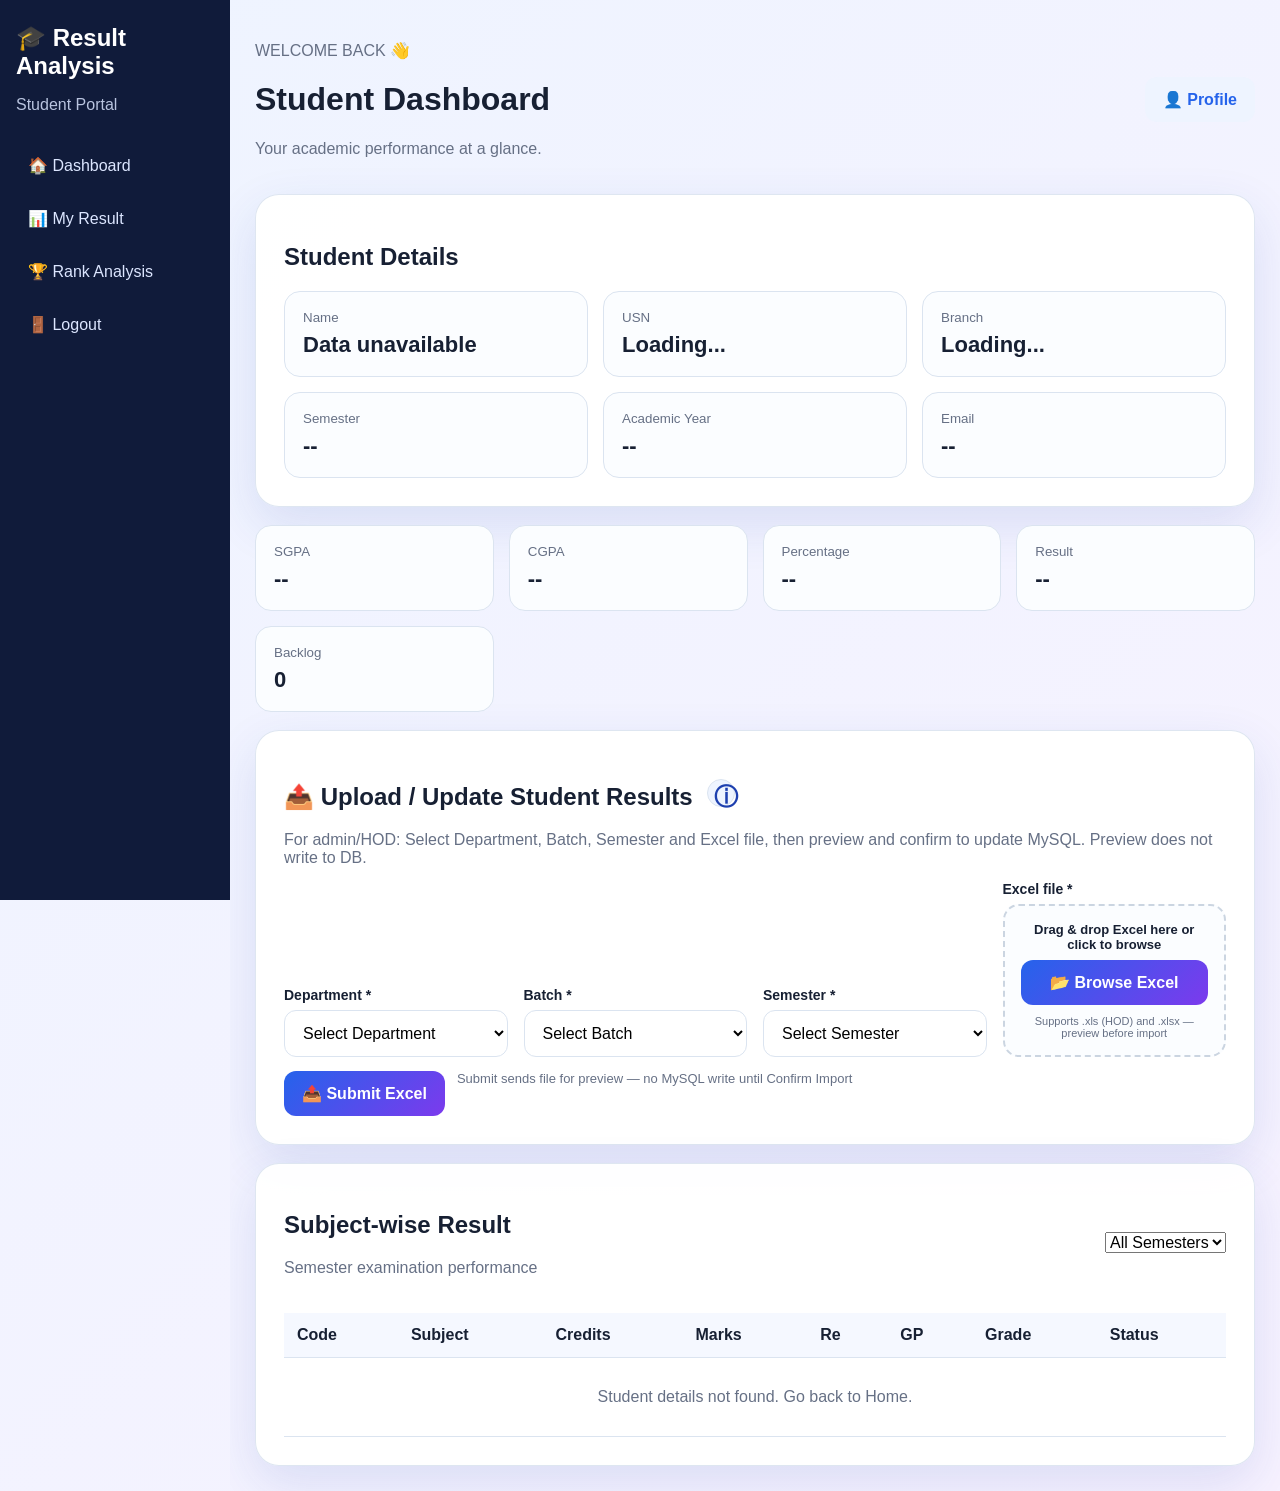
==== Frontend_Development/dashboard.html @ 5ea8627a "fix: make Excel upload workflow responsive" ====
<!doctype html>
<html lang="en">
<head>
    <meta charset="UTF-8">
    <meta name="viewport" content="width=device-width,initial-scale=1">
    <title>Dashboard | Result Analysis</title>
    <link rel="stylesheet" href="styles.css">
    <style>
        /* Upload form responsive grid — Department | Batch | Semester | Excel file */
        .upload-grid { display:grid; grid-template-columns: repeat(4,1fr); gap:16px; margin:14px 0; align-items:end; }
        .upload-grid .field { min-width:0; }
        .upload-grid .file-drop { padding:16px; }
        .file-drop { border:2px dashed #cbd5e1; border-radius:16px; padding:22px; text-align:center; background:#fbfdff; transition:border-color .2s; max-width:100%; overflow:hidden; }
        .file-drop.dragover { border-color: #2563eb; background:#eff6ff; }
        .file-drop p { word-break:break-word; }
        .alert { padding:12px 14px; border-radius:12px; font-size:13px; margin:10px 0; word-break:break-word; overflow-wrap:anywhere; }
        .alert-error { background:#fee2e2; color:#991b1b; border:1px solid #fecaca; }
        .alert-warn { background:#fffbeb; color:#92400e; border:1px solid #fde68a; }
        .alert-success { background:#f0fdf4; color:#166534; border:1px solid #bbf7d0; }
        .stats-grid { display:grid; grid-template-columns: repeat(3,1fr); gap:12px; margin:12px 0; }
        .stat-box { background:#fbfdff; border:1px solid #dbe4f0; border-radius:14px; padding:14px; text-align:center; min-width:0; overflow-wrap:anywhere; }
        .stat-box strong { display:block; font-size:22px; margin-top:4px; word-break:break-word; }
        .stat-box small { color:#667085; font-weight:600; }
        .preview-table th { font-size:12px; white-space:nowrap; }
        .preview-table td { font-size:13px; max-width:180px; overflow:hidden; text-overflow:ellipsis; white-space:nowrap; }
        /* Success card responsive */
        .success-layout { width:100%; max-width:720px; margin:0 auto; }
        .success-stats { display:grid; grid-template-columns: repeat(3,1fr); gap:12px; margin:12px auto; max-width:520px; }
        /* Tablet: 2 columns */
        @media(max-width:1024px){
            .upload-grid { grid-template-columns: repeat(2,1fr); }
            .stats-grid { grid-template-columns: repeat(2,1fr); }
            .success-stats { grid-template-columns: repeat(2,1fr); }
        }
        /* Mobile: 1 column, full-width controls, stacked buttons */
        @media(max-width:640px){
            .upload-grid { grid-template-columns:1fr; }
            .stats-grid { grid-template-columns:1fr; }
            .success-stats { grid-template-columns:1fr; }
            .file-drop { padding:14px; }
            .actions { flex-direction:column; }
            .actions .btn { width:100%; }
        }
        /* Ensure no horizontal overflow */
        .card, .main, .dashboard-layout { max-width:100%; overflow-x:hidden; }
        .table-wrap { overflow-x:auto; -webkit-overflow-scrolling:touch; }
        #successWarnings, #confirmSummary, #successSummary { overflow-wrap:anywhere; word-break:break-word; }
    </style>
</head>
<body>
    <div class="dashboard-layout">
        <aside class="sidebar">
            <div>
                <h2>🎓 Result Analysis</h2>
                <p>Student Portal</p>
            </div>
            <nav class="menu"><button id="dashboardBtn">🏠 Dashboard</button><button id="resultBtn">📊 My Result</button><button id="rankBtn">🏆 Rank Analysis</button><button id="logoutBtn">🚪 Logout</button></nav>
        </aside>
        <main class="main">
            <div class="profile-top">
                <div>
                    <p class="muted">WELCOME BACK 👋</p>
                    <h1>Student Dashboard</h1>
                    <p class="subtitle">Your academic performance at a glance.</p>
                </div>
                <div style="display:flex; gap:10px; flex-wrap:wrap; align-items:center;">
                    <button class="btn secondary" id="profileBtn">👤 Profile</button>
                </div>
            </div>
            <section class="card">
                <h2>Student Details</h2>
                <div class="detail-grid">
                    <div class="detail"><small>Name</small><strong id="studentName">Loading...</strong></div>
                    <div class="detail"><small>USN</small><strong id="studentUSN">Loading...</strong></div>
                    <div class="detail"><small>Branch</small><strong id="branch">Loading...</strong></div>
                    <div class="detail"><small>Semester</small><strong id="semester">--</strong></div>
                    <div class="detail"><small>Academic Year</small><strong id="year">--</strong></div>
                    <div class="detail"><small>Email</small><strong id="profileEmail">--</strong></div>
                </div>
            </section>
            <section class="summary-grid">
                <div class="summary"><small>SGPA</small><strong id="sgpa">--</strong></div>
                <div class="summary"><small>CGPA</small><strong id="cgpa">--</strong></div>
                <div class="summary"><small>Percentage</small><strong id="percentage">--</strong></div>
                <div class="summary"><small>Result</small><strong id="result">--</strong></div>
                <div class="summary"><small>Backlog</small><strong id="backlog">0</strong></div>
            </section>

            <!-- Upload / Update Student Results — as per spec #4 -->
            <section class="card" id="uploadCard" style="margin-top:18px;">
                <h2>📤 Upload / Update Student Results <button id="uploadInfoBtn" title="Upload the semester Excel sheet to add or update student result records. Select the Department, Batch and Semester before uploading." style="background:#eef4ff; border:1px solid #dbe4f0; border-radius:50%; width:28px; height:28px; font-weight:800; color:#1e40af; cursor:pointer; margin-left:8px;">ⓘ</button></h2>
                <p class="muted" style="margin:6px 0 14px;">For admin/HOD: Select Department, Batch, Semester and Excel file, then preview and confirm to update MySQL. Preview does not write to DB.</p>
                <div id="uploadHistoryBox" class="alert alert-success hidden" style="margin-bottom:12px;"></div>
                
                <div class="upload-grid">
                    <div class="field"><label for="branchSelect">Department *</label><select id="branchSelect" required><option value="">Select Department</option><option>ECE</option><option>CSE</option><option>ISE</option><option>EEE</option><option>ME</option><option>CV</option></select></div>
                    <div class="field"><label for="batchSelect">Batch *</label><select id="batchSelect" required><option value="">Select Batch</option><option>2020-2024</option><option>2021-2025</option><option>2022-2026</option><option>2023-2027</option><option>2024-2028</option><option>2025-2029</option><option>2026-2030</option></select></div>
                    <div class="field"><label for="semesterSelectUpload">Semester *</label><select id="semesterSelectUpload" required><option value="">Select Semester</option><option value="1">1</option><option value="2">2</option><option value="3">3</option><option value="4">4</option><option value="5">5</option><option value="6">6</option><option value="7">7</option><option value="8">8</option></select></div>
                    <div class="field"><label for="excelFile">Excel file *</label>
                        <div class="file-drop" id="dropZone">
                            <p style="margin:0 0 8px; font-weight:700; font-size:13px;">Drag & drop Excel here or click to browse</p>
                            <input type="file" id="excelFile" accept=".xlsx,.xls" style="display:none;">
                            <button class="btn" type="button" id="browseBtn" style="width:100%; max-width:220px;">📂 Browse Excel</button>
                            <p class="muted" style="margin:10px 0 0; font-size:11px;">Supports .xls (HOD) and .xlsx — preview before import</p>
                        </div>
                        <div id="fileInfo" class="alert alert-success hidden" style="margin-top:8px; font-size:13px;">Selected file: <span id="fileName" style="font-weight:700; color:#1e40af; word-break:break-all;">—</span> <span id="fileSize" class="muted"></span> <button type="button" id="clearFile" class="link-btn" style="margin-left:10px;">✕ Remove</button></div>
                        <div id="fileError" class="alert alert-error hidden"></div>
                    </div>
                </div>

                <div class="actions" style="margin-top:14px;">
                    <button class="btn" id="previewBtn" type="button" disabled>📤 Submit Excel</button>
                    <span class="muted" style="font-size:13px;">Submit sends file for preview — no MySQL write until Confirm Import</span>
                </div>

                <!-- Preview -->
                <div id="previewCard" class="card hidden" style="margin-top:18px; background:#fbfdff;">
                    <h3>Excel Import Preview</h3>
                    <div id="previewStatus" class="alert alert-warn">Loading preview...</div>
                    <div id="previewUploaderInfo" class="alert alert-success hidden" style="margin:12px 0; text-align:left; line-height:1.6;"></div>
                    <div id="previewMeta" class="hidden">
                        <div class="stats-grid">
                            <div class="stat-box"><small>File</small><strong id="p-file" style="font-size:14px; word-break:break-all;">—</strong></div>
                            <div class="stat-box"><small>Department</small><strong id="p-branch">—</strong></div>
                            <div class="stat-box"><small>Semester</small><strong id="p-sem">—</strong></div>
                            <div class="stat-box"><small>Batch</small><strong id="p-batch">—</strong></div>
                        </div>
                        <div class="stats-grid">
                            <div class="stat-box"><small>Students detected</small><strong id="p-students">0</strong></div>
                            <div class="stat-box"><small>Subjects detected</small><strong id="p-subjects">0</strong></div>
                            <div class="stat-box"><small>Total rows</small><strong id="p-rows">0</strong></div>
                        </div>
                        <div id="errorBox" class="hidden"></div>
                        <div id="warnBox" class="hidden"></div>
                        <h4 style="margin:14px 0 8px;">First 5 rows</h4>
                        <div class="table-wrap"><table class="preview-table"><thead id="previewHead"></thead><tbody id="previewBody"></tbody></table></div>
                        <div class="actions" style="margin-top:14px;">
                            <button class="btn secondary" id="editBtn" type="button">✏️ Edit Details</button>
                            <button class="btn" id="confirmBtn" type="button">Continue to Confirm</button>
                        </div>
                    </div>
                </div>

                <!-- Confirm -->
                <div id="confirmCard" class="card hidden" style="margin-top:14px; background: linear-gradient(135deg, #fff, #f0fdf4);">
                    <h3>Confirm Import</h3>
                    <p id="confirmSummary" style="line-height:1.7;"></p>
                    <p style="font-weight:700; margin-top:10px;">Do you want to continue? This will write to MySQL transactionally.</p>
                    <div class="actions" style="justify-content:center; margin-top:12px;">
                        <button class="btn secondary" id="cancelImport" type="button">Cancel</button>
                        <button class="btn" id="doImportBtn" type="button">✅ Confirm Import</button>
                    </div>
                    <div id="confirmError" class="alert alert-error hidden" style="margin-top:10px;"></div>
                </div>

                <!-- Success -->
                <div id="successCard" class="card hidden" style="margin-top:14px; text-align:center; background: linear-gradient(135deg, #fff, #f0fdf4);">
                    <div style="font-size:40px;">✅</div>
                    <h3 style="color:#15803d; margin:6px 0;">Import Successful</h3>
                    <p id="successSummary"></p>
                    <div class="stats-grid" style="max-width:520px; margin:0 auto 12px;">
                        <div class="stat-box"><small>Department</small><strong id="s-branch">—</strong></div>
                        <div class="stat-box"><small>Semester</small><strong id="s-sem">—</strong></div>
                        <div class="stat-box"><small>Batch</small><strong id="s-batch">—</strong></div>
                    </div>
                    <div id="successWarnings" class="alert alert-warn hidden" style="text-align:left;"></div>
                    <div class="actions" style="justify-content:center;">
                        <button class="btn secondary" id="importAnotherBtn" type="button">Import Another</button>
                        <button class="btn" id="refreshAfterImport" type="button">↻ Refresh My Result</button>
                    </div>
                </div>
                <div id="importError" class="alert alert-error hidden"></div>
            </section>

            <section class="card" id="resultSection" style="margin-top:18px;">
                <div class="profile-top">
                    <div>
                        <h2>Subject-wise Result</h2>
                        <p class="muted">Semester examination performance</p>
                    </div><select id="semesterSelect">
                        <option value="" selected>All Semesters</option>
                        <option value="1st">Semester 1</option>
                        <option value="2nd">Semester 2</option>
                        <option value="3rd">Semester 3</option>
                        <option value="4th">Semester 4</option>
                        <option value="5th">Semester 5</option>
                        <option value="6th">Semester 6</option>
                        <option value="7th">Semester 7</option>
                        <option value="8th">Semester 8</option>
                    </select>
                </div>
                <div class="table-wrap">
                    <table>
                        <thead>
                            <tr>
                                <th>Code</th>
                                <th>Subject</th>
                                <th>Credits</th>
                                <th>Marks</th>
                                <th>Re</th>
                                <th>GP</th>
                                <th>Grade</th>
                                <th>Status</th>
                            </tr>
                        </thead>
                        <tbody id="resultTable">
                            <tr>
                                <td colspan="8" class="empty">Loading result...</td>
                            </tr>
                        </tbody>
                    </table>
                </div>
            </section>
        </main>
    </div>
    <script src="config.js"></script>
    <script src="script_dashboard.js"></script>
</body>
</html>
---- Frontend_Development/styles.css ----
:root {
    --bg: #eef4ff;
    --card: #fff;
    --text: #172033;
    --muted: #667085;
    --primary: #2563eb;
    --primary2: #7c3aed;
    --border: #dbe4f0;
    --success: #15803d;
    --danger: #dc2626;
    --shadow: 0 18px 50px rgba(30, 64, 175, .12)
}

* {
    box-sizing: border-box
}

body {
    margin: 0;
    font-family: Inter, Segoe UI, Arial, sans-serif;
    color: var(--text);
    background: linear-gradient(135deg, #eef4ff, #f7f2ff);
    min-height: 100vh
}

button,
input,
select {
    font: inherit
}

button {
    cursor: pointer
}

.topbar {
    padding: 22px 7%;
    display: flex;
    justify-content: space-between;
    align-items: center
}

.brand {
    font-weight: 800;
    font-size: 22px
}

.brand span {
    color: var(--primary)
}

.page {
    width: min(1100px, 92%);
    margin: 25px auto 50px
}

.hero {
    text-align: center;
    margin: 25px 0 35px
}

.hero .icon {
    font-size: 55px
}

.hero h1 {
    margin: 10px 0 6px;
    font-size: clamp(30px, 5vw, 48px)
}

.hero p,
.subtitle {
    color: var(--muted)
}

.card {
    background: rgba(255, 255, 255, .94);
    border: 1px solid rgba(219, 228, 240, .9);
    border-radius: 24px;
    padding: 28px;
    box-shadow: var(--shadow)
}

.form-grid {
    display: grid;
    grid-template-columns: repeat(2, 1fr);
    gap: 18px
}

.field {
    display: flex;
    flex-direction: column;
    gap: 7px
}

.field.full {
    grid-column: 1/-1
}

.field label {
    font-weight: 700;
    font-size: 14px
}

.field input,
.field select {
    border: 1px solid var(--border);
    border-radius: 12px;
    padding: 13px 14px;
    outline: none;
    background: #fff
}

.field input:focus,
.field select:focus {
    border-color: var(--primary);
    box-shadow: 0 0 0 3px rgba(37, 99, 235, .12)
}

.btn {
    border: 0;
    border-radius: 12px;
    padding: 13px 18px;
    background: linear-gradient(135deg, var(--primary), var(--primary2));
    color: #fff;
    font-weight: 800
}

.btn.secondary {
    background: #eef4ff;
    color: var(--primary)
}

.btn.danger {
    background: #fee2e2;
    color: #b91c1c
}

.actions {
    display: flex;
    gap: 12px;
    flex-wrap: wrap;
    margin-top: 20px
}

.message {
    min-height: 22px;
    font-weight: 700
}

.muted {
    color: var(--muted)
}

.captcha {
    display: flex;
    align-items: center;
    gap: 10px
}

.captcha-code {
    font-weight: 900;
    letter-spacing: 5px;
    padding: 12px 16px;
    border-radius: 12px;
    background: #eef4ff;
    color: #1d4ed8
}

.center {
    text-align: center
}

.auth-wrap {
    width: min(470px, 92%);
    margin: 70px auto
}

.auth-wrap .card {
    text-align: left
}

.link-btn {
    border: 0;
    background: none;
    color: var(--primary);
    font-weight: 800;
    padding: 0
}

.footer {
    text-align: center;
    color: var(--muted);
    padding: 30px
}

.nav {
    display: flex;
    gap: 10px;
    flex-wrap: wrap
}

.dashboard-layout {
    display: grid;
    grid-template-columns: 230px 1fr;
    min-height: 100vh
}

.sidebar {
    background: #101b3a;
    color: #fff;
    padding: 24px 16px;
    position: sticky;
    top: 0;
    height: 100vh
}

.sidebar h2 {
    margin: 0 0 4px
}

.sidebar p {
    color: #b9c4df
}

.menu {
    display: grid;
    gap: 10px;
    margin-top: 30px
}

.menu button {
    border: 0;
    background: transparent;
    color: #dce6ff;
    text-align: left;
    padding: 12px;
    border-radius: 12px
}

.menu button:hover {
    background: #1e2a50
}

.main {
    padding: 25px
}

.profile-top {
    display: flex;
    justify-content: space-between;
    gap: 15px;
    align-items: center;
    margin-bottom: 20px
}

.detail-grid,
.summary-grid {
    display: grid;
    grid-template-columns: repeat(3, 1fr);
    gap: 15px
}

.detail,
.summary {
    padding: 18px;
    border: 1px solid var(--border);
    border-radius: 16px;
    background: #fbfdff
}

.detail small,
.summary small {
    color: var(--muted);
    display: block
}

.detail strong,
.summary strong {
    display: block;
    font-size: 22px;
    margin-top: 7px
}

.summary-grid {
    grid-template-columns: repeat(4, 1fr);
    margin: 18px 0
}

.table-wrap {
    overflow: auto
}

table {
    width: 100%;
    border-collapse: collapse;
    min-width: 700px
}

th,
td {
    text-align: left;
    padding: 13px;
    border-bottom: 1px solid var(--border)
}

th {
    background: #f5f8ff
}

.status-pass {
    color: var(--success);
    font-weight: 800
}

.status-fail {
    color: var(--danger);
    font-weight: 800
}

.empty {
    padding: 30px;
    text-align: center;
    color: var(--muted)
}

.rank-grid {
    display: grid;
    grid-template-columns: 1fr 1fr;
    gap: 18px
}

.notice {
    padding: 12px 15px;
    border-radius: 12px;
    background: #fff7ed;
    color: #9a3412;
    margin-bottom: 15px
}

.hidden {
    display: none
}

@media(max-width:850px) {
    .dashboard-layout {
        display: block
    }

    .sidebar {
        position: relative;
        height: auto
    }

    .menu {
        display: flex;
        flex-wrap: wrap
    }

    .detail-grid,
    .summary-grid,
    .rank-grid {
        grid-template-columns: 1fr 1fr
    }

    .form-grid {
        grid-template-columns: 1fr
    }
}

@media(max-width:560px) {
    .topbar {
        padding: 18px 4%
    }

    .page {
        width: 94%
    }

    .card {
        padding: 20px
    }

    .detail-grid,
    .summary-grid {
        grid-template-columns: 1fr
    }

    .main {
        padding: 15px
    }
}

.chart-wrap {
    width: 100%;
    overflow: hidden;
    border-radius: 16px;
    background: #fbfdff;
    border: 1px solid var(--border);
    padding: 10px
}

.chart-wrap canvas {
    display: block;
    max-width: 100%
}

.chart-note {
    margin: 10px 0 0;
    font-size: 13px
}

.analytics-grid {
    margin-top: 18px
}

.analytics-grid .card {
    min-width: 0
}

@media print {
    body {
        background: #fff !important
    }

    .topbar,
    .footer,
    #refreshBtn,
    #backBtn,
    #logoutBtn,
    #pdfBtn {
        display: none !important
    }

    .page {
        width: 100%;
        margin: 0
    }

    .card {
        box-shadow: none;
        break-inside: avoid
    }

    .chart-wrap {
        border: 0
    }

    .notice {
        border: 1px solid #ddd
    }

    .analytics-grid {
        grid-template-columns: 1fr 1fr
    }

    table {
        min-width: 0;
        font-size: 10px
    }

    th,
    td {
        padding: 7px
    }

    .hero {
        margin: 0 0 15px
    }

    .print-area {
        padding: 0
    }
}

.rank-actions-card {
    margin-bottom: 18px;
    text-align: center
}

.rank-actions-card h2 {
    margin-bottom: 6px
}

.analysis-buttons {
    display: flex;
    justify-content: center;
    gap: 12px;
    flex-wrap: wrap;
    margin-top: 20px
}

.analysis-panel {
    margin-bottom: 18px
}

.top-student {
    margin-top: 20px
}

.topper-highlight {
    display: flex;
    align-items: center;
    gap: 18px;
    padding: 20px;
    border: 1px solid var(--border);
    border-radius: 18px;
    background: linear-gradient(135deg, #fff9e6, #f5f3ff)
}

.topper-medal {
    font-size: 42px
}

.topper-highlight h3 {
    margin: 3px 0;
    font-size: 24px
}

.topper-highlight p {
    margin: 5px 0;
    color: var(--muted)
}

.top-rank {
    margin-left: auto;
    font-weight: 900;
    color: var(--primary);
    font-size: 18px;
    white-space: nowrap
}

@media(max-width:560px) {
    .analysis-buttons .btn {
        width: 100%
    }

    .topper-highlight {
        align-items: flex-start;
        flex-wrap: wrap
    }

    .top-rank {
        margin-left: 0;
        width: 100%
    }
}

@media print {
    .rank-actions-card {
        display: none !important
    }

    .analysis-panel {
        display: block !important
    }

    .analysis-panel.hidden {
        display: block !important
    }

    .topbar {
        display: none !important
    }

    .page {
        margin: 0 auto
    }

    .footer {
        display: none !important
    }
}
/* Enhanced auth animations */
.auth-wrap .card {
    animation: cardIn .7s ease both;
    backdrop-filter: blur(8px);
}
.auth-wrap .hero .icon {
    display: inline-block;
    animation: floatIcon 3s ease-in-out infinite;
}
.auth-wrap .field {
    animation: fieldIn .55s ease both;
}
.auth-wrap .field:nth-child(2) { animation-delay: .05s; }
.auth-wrap .field:nth-child(3) { animation-delay: .10s; }
.auth-wrap .field:nth-child(4) { animation-delay: .15s; }
.auth-wrap .field:nth-child(5) { animation-delay: .20s; }
.auth-wrap .btn {
    transition: transform .2s ease, box-shadow .2s ease, filter .2s ease;
}
.auth-wrap .btn:hover {
    transform: translateY(-2px);
    box-shadow: 0 10px 24px rgba(37, 99, 235, .20);
    filter: brightness(1.03);
}
.auth-wrap .field input {
    transition: border-color .2s ease, box-shadow .2s ease, transform .2s ease;
}
.auth-wrap .field input:focus {
    transform: translateY(-1px);
}
@keyframes cardIn {
    from { opacity: 0; transform: translateY(22px) scale(.98); }
    to { opacity: 1; transform: translateY(0) scale(1); }
}
@keyframes floatIcon {
    0%, 100% { transform: translateY(0); }
    50% { transform: translateY(-7px); }
}
@keyframes fieldIn {
    from { opacity: 0; transform: translateX(-10px); }
    to { opacity: 1; transform: translateX(0); }
}
@media (prefers-reduced-motion: reduce) {
    .auth-wrap .card, .auth-wrap .field, .auth-wrap .hero .icon {
        animation: none !important;
    }
}

/* ===== Responsive Upload & Import Success — globally enforce no horizontal overflow ===== */
.upload-grid { display:grid; grid-template-columns: repeat(4,1fr); gap:16px; margin:14px 0; align-items:end; }
.upload-grid .field { min-width:0; }
.file-drop { max-width:100%; overflow:hidden; box-sizing:border-box; }
.file-drop p { word-break:break-word; overflow-wrap:anywhere; }
.alert { word-break:break-word; overflow-wrap:anywhere; }
.stat-box, .detail, .summary { min-width:0; overflow-wrap:anywhere; }
.stat-box strong { word-break:break-word; }
.table-wrap { overflow-x:auto; -webkit-overflow-scrolling:touch; max-width:100%; }
.card, .main, .page, .import-layout { max-width:100%; overflow-x:hidden; box-sizing:border-box; }
#successWarnings, #confirmSummary, #successSummary, #previewUploaderInfo { overflow-wrap:anywhere; word-break:break-word; }
@media(max-width:1024px){
    .upload-grid { grid-template-columns: repeat(2,1fr); }
    .stats-grid { grid-template-columns: repeat(2,1fr); }
    .success-grid, #successCard .stats-grid { grid-template-columns: repeat(2,1fr); }
}
@media(max-width:640px){
    .upload-grid { grid-template-columns:1fr; }
    .stats-grid { grid-template-columns:1fr; }
    .success-grid, #successCard .stats-grid { grid-template-columns:1fr; }
    .file-drop { padding:14px; }
    .actions { flex-direction:column; }
    .actions .btn, .actions a.btn { width:100%; box-sizing:border-box; text-align:center; }
}
@media(max-width:768px){
    .upload-grid .file-drop { padding:14px; }
}
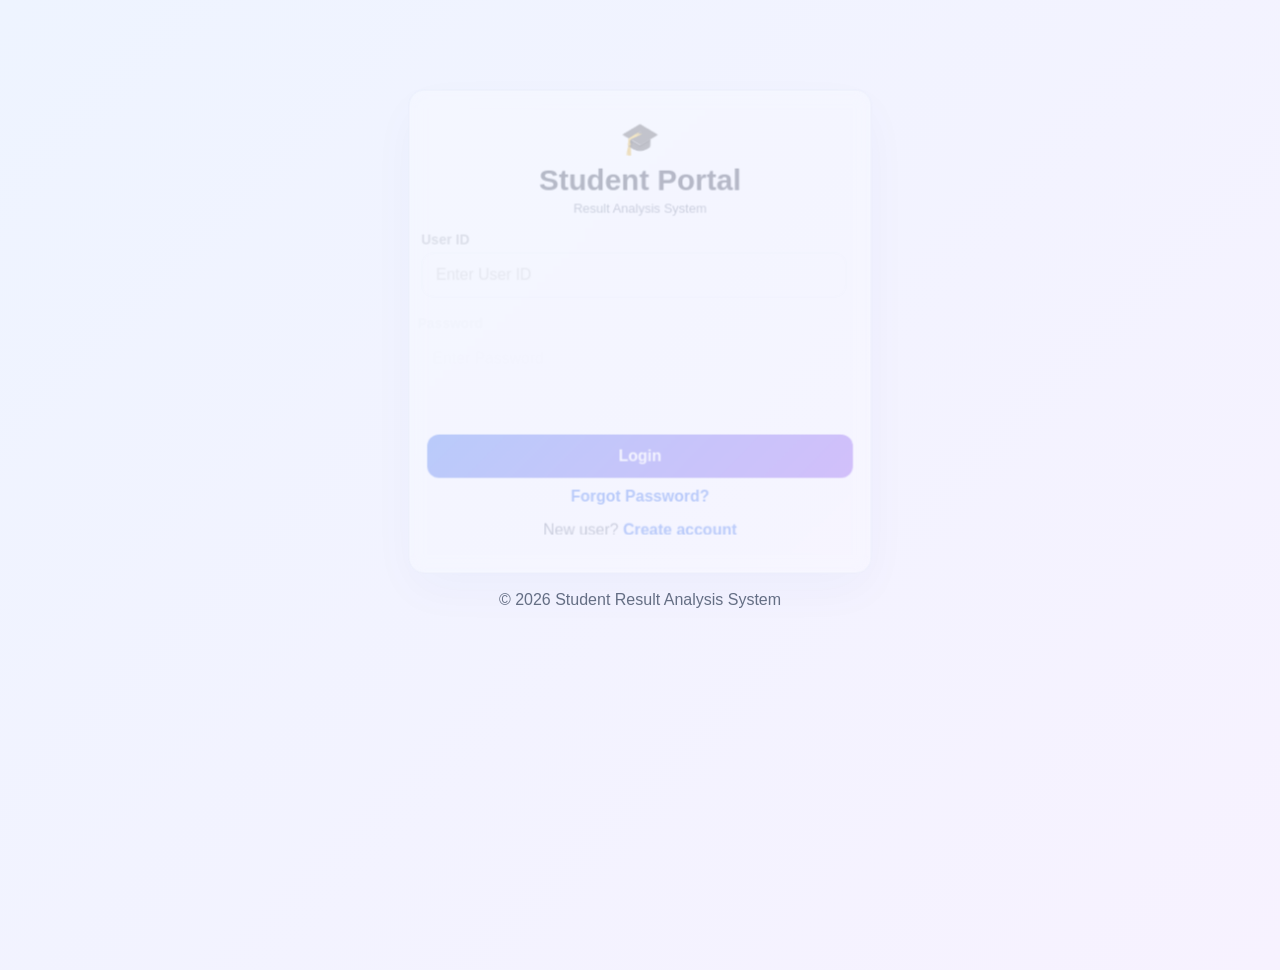
==== commit 0cf9bdf4: "feat(backend): Add VTU 2022 scheme credit mapping and CreditResolver - Add SubjectCredit entity, rep" ====
--- a/Frontend_Development/dashboard.html
+++ b/Frontend_Development/dashboard.html
@@ -49,7 +49,8 @@
 </head>
 <body>
     <div class="dashboard-layout">
-        <aside class="sidebar">
+        <div class="sidebar-overlay" id="sidebarOverlay"></div>
+        <aside class="sidebar" id="sidebar">
             <div>
                 <h2>🎓 Result Analysis</h2>
                 <p>Student Portal</p>
@@ -57,17 +58,67 @@
             <nav class="menu"><button id="dashboardBtn">🏠 Dashboard</button><button id="resultBtn">📊 My Result</button><button id="rankBtn">🏆 Rank Analysis</button><button id="logoutBtn">🚪 Logout</button></nav>
         </aside>
         <main class="main">
-            <div class="profile-top">
-                <div>
-                    <p class="muted">WELCOME BACK 👋</p>
-                    <h1>Student Dashboard</h1>
-                    <p class="subtitle">Your academic performance at a glance.</p>
+            <div class="profile-top" id="profileTopStudent">
+                <div style="display:flex; align-items:center; gap:10px;">
+                    <button class="hamburger" id="hamburgerBtn" aria-label="Menu">☰</button>
+                    <div>
+                        <p class="muted">WELCOME BACK 👋</p>
+                        <h1 style="margin:4px 0;" id="dashboardTitle">Loading...</h1>
+                        <p class="subtitle" id="dashboardSubtitle">Please wait while we load your dashboard.</p>
+                    </div>
                 </div>
                 <div style="display:flex; gap:10px; flex-wrap:wrap; align-items:center;">
                     <button class="btn secondary" id="profileBtn">👤 Profile</button>
+                    <button class="btn secondary" id="changePwdBtn">🔑 Change Password</button>
                 </div>
             </div>
-            <section class="card">
+            <!-- HOD Dashboard — Department Result Analysis (hidden for STUDENT) -->
+            <section class="card hidden" id="hodDashboardHeader">
+                <div style="display:flex; align-items:center; gap:12px;">
+                    <div style="font-size:28px;">🏫</div>
+                    <div>
+                        <h2 style="margin:0;">HOD Dashboard</h2>
+                        <p class="muted" style="margin:2px 0 0;">Department Result Analysis</p>
+                    </div>
+                </div>
+            </section>
+            <section class="card hidden" id="hodDeptOverview">
+                <h2 style="margin:0 0 4px;">Department Overview</h2>
+                <p class="muted" style="margin:0 0 12px; font-size:13px;">Real-time department statistics</p>
+                <div class="summary-grid" style="margin:0;">
+                    <div class="summary"><small>Total Students</small><strong id="hodTotalStudents">--</strong></div>
+                    <div class="summary"><small>Passed</small><strong id="hodPassed">--</strong></div>
+                    <div class="summary"><small>Failed</small><strong id="hodFailed">--</strong></div>
+                    <div class="summary"><small>Average SGPA</small><strong id="hodAvgSgpa">--</strong></div>
+                    <div class="summary"><small>Average Percentage</small><strong id="hodAvgPerc">--</strong></div>
+                    <div class="summary"><small>Total Backlogs</small><strong id="hodTotalBacklogs">--</strong></div>
+                </div>
+            </section>
+            <section class="card hidden" id="hodPerformanceOverview">
+                <h2 style="margin:0 0 4px;">Performance Overview</h2>
+                <p class="muted" style="margin:0 0 12px; font-size:13px;">Subject-wise average marks & pass percentage</p>
+                <div class="table-wrap"><table>
+                    <thead><tr><th>Subject</th><th>Code</th><th>Avg Marks</th><th>Pass %</th></tr></thead>
+                    <tbody id="hodSubjectStatsBody"><tr><td colspan="4" class="empty">Loading...</td></tr></tbody>
+                </table></div>
+            </section>
+            <section class="card hidden" id="hodQuickAccess">
+                <h2 style="margin:0 0 8px;">Quick Access</h2>
+                <div style="display:flex; gap:10px; flex-wrap:wrap;">
+                    <a href="#uploadCard" class="btn secondary" style="text-decoration:none;">📤 Excel Import</a>
+                    <a href="rank_analysis.html" class="btn secondary" style="text-decoration:none;">🏆 Rank Analysis</a>
+                </div>
+            </section>
+            <section class="card hidden" id="changePasswordCard">
+                <h2>Change Password</h2>
+                <p class="muted" id="mustChangeMsg" style="margin:6px 0 14px;">For security, please change your initial password.</p>
+                <div class="field"><label>Current Password</label><input type="password" id="currentPwd" placeholder="Enter current password"></div>
+                <div class="field" style="margin-top:10px;"><label>New Password</label><input type="password" id="newPwd" placeholder="Enter new password"></div>
+                <div class="field" style="margin-top:10px;"><label>Confirm New Password</label><input type="password" id="confirmPwd" placeholder="Confirm new password"></div>
+                <p id="changePwdMsg" class="message" style="margin:10px 0;"></p>
+                <div class="actions"><button class="btn" id="doChangePwdBtn">Update Password</button><button class="btn secondary" id="cancelChangePwdBtn">Cancel</button></div>
+            </section>
+            <section class="card hidden" id="studentDetailsCard">
                 <h2>Student Details</h2>
                 <div class="detail-grid">
                     <div class="detail"><small>Name</small><strong id="studentName">Loading...</strong></div>
@@ -76,9 +127,10 @@
                     <div class="detail"><small>Semester</small><strong id="semester">--</strong></div>
                     <div class="detail"><small>Academic Year</small><strong id="year">--</strong></div>
                     <div class="detail"><small>Email</small><strong id="profileEmail">--</strong></div>
-                </div>
-            </section>
-            <section class="summary-grid">
+                    <div class="detail"><small>Phone Number</small><strong id="profilePhone">--</strong></div>
+                </div>
+            </section>
+            <section class="summary-grid hidden" id="studentSummaryGrid">
                 <div class="summary"><small>SGPA</small><strong id="sgpa">--</strong></div>
                 <div class="summary"><small>CGPA</small><strong id="cgpa">--</strong></div>
                 <div class="summary"><small>Percentage</small><strong id="percentage">--</strong></div>
@@ -86,10 +138,10 @@
                 <div class="summary"><small>Backlog</small><strong id="backlog">0</strong></div>
             </section>
 
-            <!-- Upload / Update Student Results — as per spec #4 -->
-            <section class="card" id="uploadCard" style="margin-top:18px;">
+            <!-- Upload / Update Student Results — HOD only -->
+            <section class="card hidden" id="uploadCard" style="margin-top:18px;">
                 <h2>📤 Upload / Update Student Results <button id="uploadInfoBtn" title="Upload the semester Excel sheet to add or update student result records. Select the Department, Batch and Semester before uploading." style="background:#eef4ff; border:1px solid #dbe4f0; border-radius:50%; width:28px; height:28px; font-weight:800; color:#1e40af; cursor:pointer; margin-left:8px;">ⓘ</button></h2>
-                <p class="muted" style="margin:6px 0 14px;">For admin/HOD: Select Department, Batch, Semester and Excel file, then preview and confirm to update MySQL. Preview does not write to DB.</p>
+                <p class="muted" style="margin:6px 0 14px;">Upload the official HOD Excel sheet to preview and update student results.</p>
                 <div id="uploadHistoryBox" class="alert alert-success hidden" style="margin-bottom:12px;"></div>
                 
                 <div class="upload-grid">
@@ -110,7 +162,6 @@
 
                 <div class="actions" style="margin-top:14px;">
                     <button class="btn" id="previewBtn" type="button" disabled>📤 Submit Excel</button>
-                    <span class="muted" style="font-size:13px;">Submit sends file for preview — no MySQL write until Confirm Import</span>
                 </div>
 
                 <!-- Preview -->
@@ -130,6 +181,18 @@
                             <div class="stat-box"><small>Subjects detected</small><strong id="p-subjects">0</strong></div>
                             <div class="stat-box"><small>Total rows</small><strong id="p-rows">0</strong></div>
                         </div>
+                        <div id="syncPreviewBox" class="alert alert-success hidden" style="text-align:left; line-height:1.7;"></div>
+                        <div id="syncPreviewGrid" class="stats-grid hidden" style="margin-top:8px;">
+                            <div class="stat-box"><small>New Students</small><strong id="p-newStudents">0</strong></div>
+                            <div class="stat-box"><small>Existing Students</small><strong id="p-existingStudents">0</strong></div>
+                            <div class="stat-box"><small>Students With Changes</small><strong id="p-studentsWithChanges">0</strong></div>
+                            <div class="stat-box"><small>Already Up To Date</small><strong id="p-studentsUnchanged">0</strong></div>
+                            <div class="stat-box"><small>New Subject Results</small><strong id="p-newSubjects">0</strong></div>
+                            <div class="stat-box"><small>Subject To Update</small><strong id="p-subjectToUpdate">0</strong></div>
+                            <div class="stat-box"><small>Subject Already Up To Date</small><strong id="p-subjectUnchanged">0</strong></div>
+                            <div class="stat-box"><small>Invalid Rows</small><strong id="p-invalidRows">0</strong></div>
+                            <div class="stat-box"><small>Duplicate Rows</small><strong id="p-duplicateRows">0</strong></div>
+                        </div>
                         <div id="errorBox" class="hidden"></div>
                         <div id="warnBox" class="hidden"></div>
                         <h4 style="margin:14px 0 8px;">First 5 rows</h4>
@@ -145,7 +208,7 @@
                 <div id="confirmCard" class="card hidden" style="margin-top:14px; background: linear-gradient(135deg, #fff, #f0fdf4);">
                     <h3>Confirm Import</h3>
                     <p id="confirmSummary" style="line-height:1.7;"></p>
-                    <p style="font-weight:700; margin-top:10px;">Do you want to continue? This will write to MySQL transactionally.</p>
+                    <p style="font-weight:700; margin-top:10px;">Do you want to continue? This will update records transactionally.</p>
                     <div class="actions" style="justify-content:center; margin-top:12px;">
                         <button class="btn secondary" id="cancelImport" type="button">Cancel</button>
                         <button class="btn" id="doImportBtn" type="button">✅ Confirm Import</button>
@@ -163,6 +226,17 @@
                         <div class="stat-box"><small>Semester</small><strong id="s-sem">—</strong></div>
                         <div class="stat-box"><small>Batch</small><strong id="s-batch">—</strong></div>
                     </div>
+                    <div id="successSyncGrid" class="stats-grid hidden" style="max-width:640px; margin:0 auto 12px;">
+                        <div class="stat-box"><small>Students New</small><strong id="s-new">0</strong></div>
+                        <div class="stat-box"><small>Students Updated</small><strong id="s-updated">0</strong></div>
+                        <div class="stat-box"><small>Students Unchanged</small><strong id="s-unchanged">0</strong></div>
+                        <div class="stat-box"><small>Subject Inserted</small><strong id="s-subInserted">0</strong></div>
+                        <div class="stat-box"><small>Subject Updated</small><strong id="s-subUpdated">0</strong></div>
+                        <div class="stat-box"><small>Subject Unchanged</small><strong id="s-subUnchanged">0</strong></div>
+                        <div class="stat-box"><small>Skipped Rows</small><strong id="s-skipped">0</strong></div>
+                        <div class="stat-box"><small>Duplicate Rows</small><strong id="s-dupRows">0</strong></div>
+                    </div>
+                    <div id="successSyncBox" class="alert alert-success hidden" style="text-align:left; line-height:1.7;"></div>
                     <div id="successWarnings" class="alert alert-warn hidden" style="text-align:left;"></div>
                     <div class="actions" style="justify-content:center;">
                         <button class="btn secondary" id="importAnotherBtn" type="button">Import Another</button>
@@ -172,7 +246,7 @@
                 <div id="importError" class="alert alert-error hidden"></div>
             </section>
 
-            <section class="card" id="resultSection" style="margin-top:18px;">
+            <section class="card hidden" id="resultSection" style="margin-top:18px;">
                 <div class="profile-top">
                     <div>
                         <h2>Subject-wise Result</h2>
--- a/Frontend_Development/styles.css
+++ b/Frontend_Development/styles.css
@@ -34,7 +34,7 @@
 }
 
 .topbar {
-    padding: 22px 7%;
+    padding: 12px 5%;
     display: flex;
     justify-content: space-between;
     align-items: center
@@ -42,7 +42,7 @@
 
 .brand {
     font-weight: 800;
-    font-size: 22px
+    font-size: 20px
 }
 
 .brand span {
@@ -51,46 +51,48 @@
 
 .page {
     width: min(1100px, 92%);
-    margin: 25px auto 50px
+    margin: 12px auto 24px
 }
 
 .hero {
     text-align: center;
-    margin: 25px 0 35px
+    margin: 12px 0 16px
 }
 
 .hero .icon {
-    font-size: 55px
+    font-size: 32px
 }
 
 .hero h1 {
-    margin: 10px 0 6px;
-    font-size: clamp(30px, 5vw, 48px)
+    margin: 6px 0 4px;
+    font-size: clamp(22px, 3.5vw, 30px)
 }
 
 .hero p,
 .subtitle {
-    color: var(--muted)
+    color: var(--muted);
+    font-size: 13px;
+    margin: 4px 0 0;
 }
 
 .card {
     background: rgba(255, 255, 255, .94);
     border: 1px solid rgba(219, 228, 240, .9);
-    border-radius: 24px;
-    padding: 28px;
+    border-radius: 16px;
+    padding: 18px;
     box-shadow: var(--shadow)
 }
 
 .form-grid {
     display: grid;
     grid-template-columns: repeat(2, 1fr);
-    gap: 18px
+    gap: 12px
 }
 
 .field {
     display: flex;
     flex-direction: column;
-    gap: 7px
+    gap: 5px
 }
 
 .field.full {
@@ -201,18 +203,26 @@
 }
 
 .dashboard-layout {
-    display: grid;
-    grid-template-columns: 230px 1fr;
-    min-height: 100vh
+    display: flex;
+    height: 100vh;
+    overflow: hidden;
 }
 
 .sidebar {
+    width: 240px;
+    flex: 0 0 240px;
     background: #101b3a;
     color: #fff;
-    padding: 24px 16px;
-    position: sticky;
+    padding: 20px 16px;
+    position: fixed;
     top: 0;
-    height: 100vh
+    left: 0;
+    bottom: 0;
+    height: 100vh;
+    overflow-y: auto;
+    overflow-x: hidden;
+    z-index: 100;
+    box-sizing: border-box;
 }
 
 .sidebar h2 {
@@ -243,48 +253,55 @@
 }
 
 .main {
-    padding: 25px
+    margin-left: 240px;
+    flex: 1;
+    height: 100vh;
+    overflow-y: auto;
+    overflow-x: hidden;
+    padding: 16px;
+    box-sizing: border-box;
 }
 
 .profile-top {
     display: flex;
     justify-content: space-between;
-    gap: 15px;
+    gap: 12px;
     align-items: center;
-    margin-bottom: 20px
+    margin-bottom: 12px
 }
 
 .detail-grid,
 .summary-grid {
     display: grid;
     grid-template-columns: repeat(3, 1fr);
-    gap: 15px
+    gap: 10px
 }
 
 .detail,
 .summary {
-    padding: 18px;
+    padding: 12px;
     border: 1px solid var(--border);
-    border-radius: 16px;
+    border-radius: 12px;
     background: #fbfdff
 }
 
 .detail small,
 .summary small {
     color: var(--muted);
-    display: block
+    display: block;
+    font-size: 12px;
 }
 
 .detail strong,
 .summary strong {
     display: block;
-    font-size: 22px;
-    margin-top: 7px
+    font-size: 18px;
+    margin-top: 4px
 }
 
 .summary-grid {
     grid-template-columns: repeat(4, 1fr);
-    margin: 18px 0
+    margin: 12px 0
 }
 
 .table-wrap {
@@ -344,17 +361,45 @@
 
 @media(max-width:850px) {
     .dashboard-layout {
-        display: block
+        display: block;
+        height: auto;
+        overflow: visible;
     }
 
     .sidebar {
-        position: relative;
-        height: auto
-    }
-
-    .menu {
-        display: flex;
-        flex-wrap: wrap
+        position: fixed;
+        top: 0;
+        left: -260px;
+        width: 240px;
+        height: 100vh;
+        z-index: 200;
+        transition: left 0.3s ease;
+        overflow-y: auto;
+    }
+    .sidebar.open {
+        left: 0;
+    }
+    .main {
+        margin-left: 0;
+        height: auto;
+        overflow: visible;
+        padding: 12px;
+    }
+    .sidebar-overlay {
+        display: none;
+        position: fixed;
+        top: 0;
+        left: 0;
+        right: 0;
+        bottom: 0;
+        background: rgba(0,0,0,0.4);
+        z-index: 150;
+    }
+    .sidebar-overlay.show {
+        display: block;
+    }
+    .hamburger {
+        display: inline-flex !important;
     }
 
     .detail-grid,
@@ -366,6 +411,18 @@
     .form-grid {
         grid-template-columns: 1fr
     }
+}
+.hamburger {
+    display: none;
+    background: #eef4ff;
+    border: 1px solid #dbe4f0;
+    border-radius: 8px;
+    padding: 8px 10px;
+    font-size: 18px;
+    cursor: pointer;
+}
+.sidebar-overlay {
+    display: none;
 }
 
 @media(max-width:560px) {
